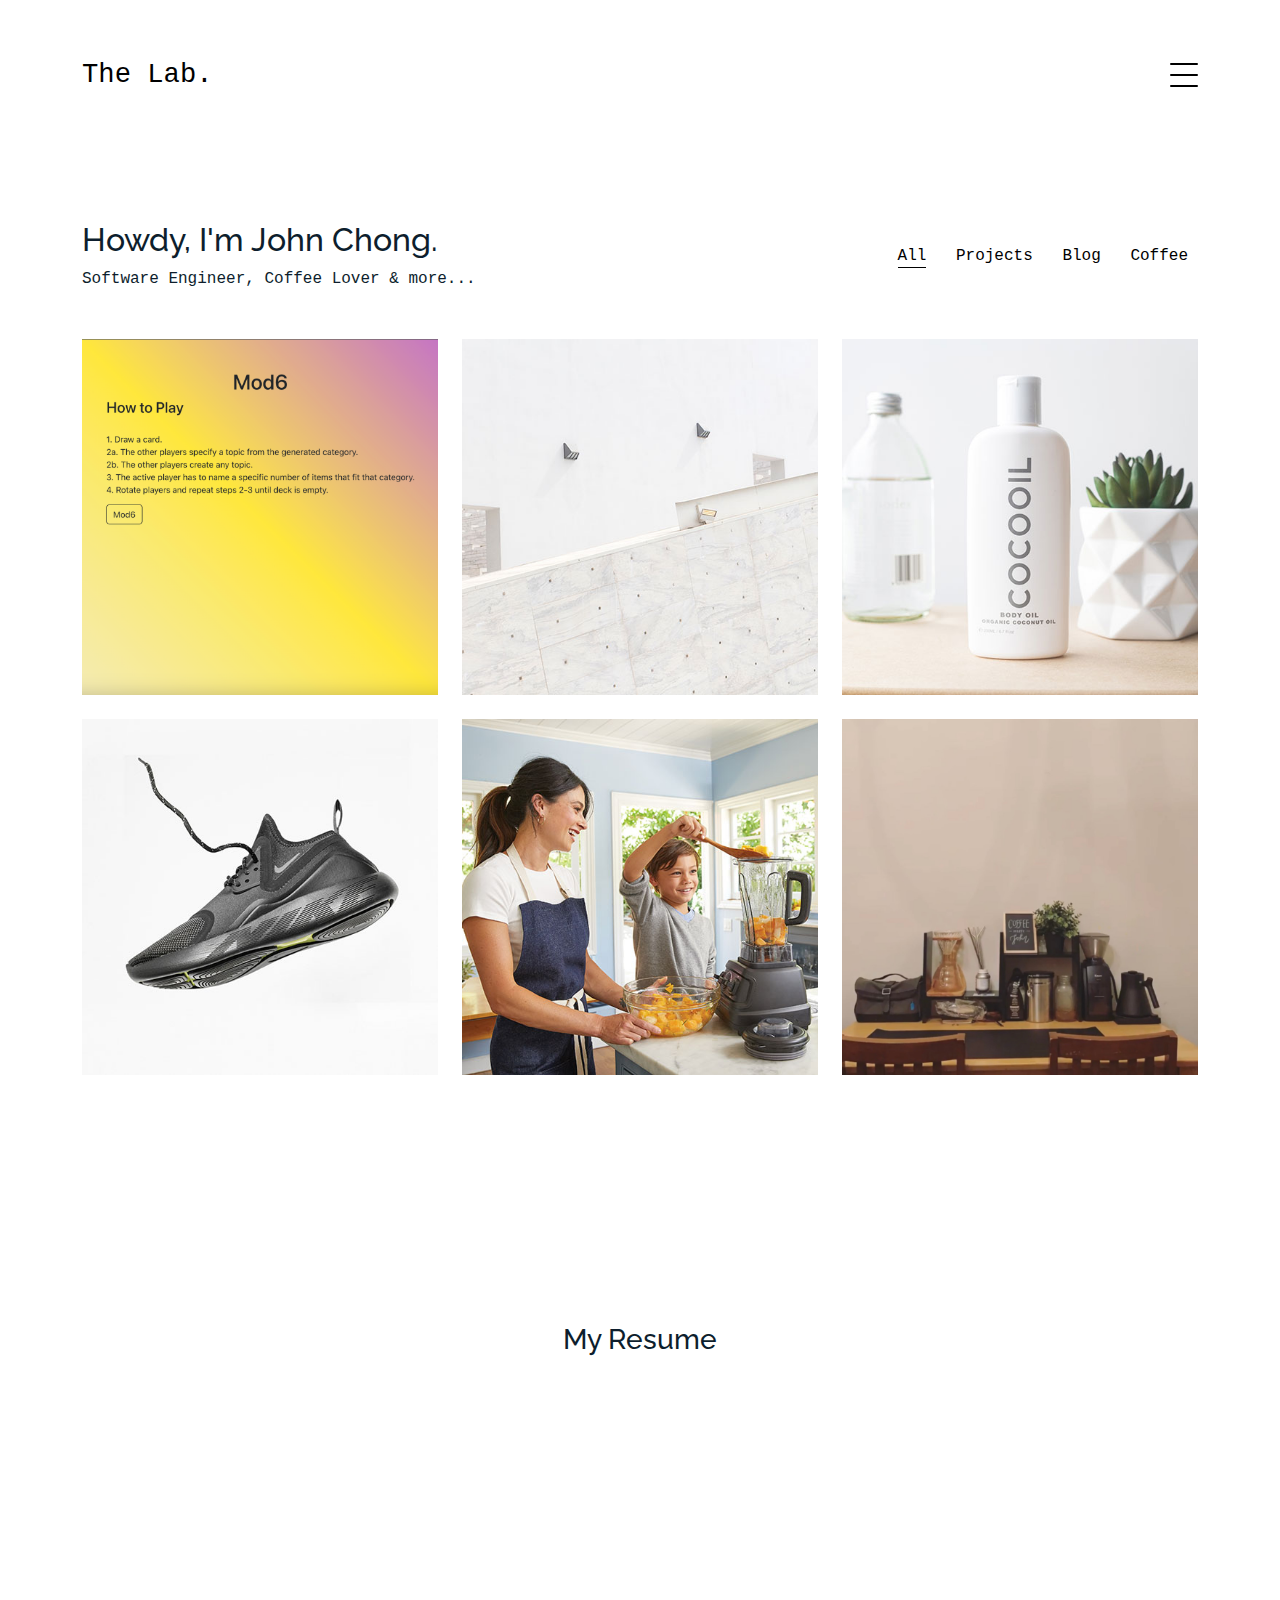
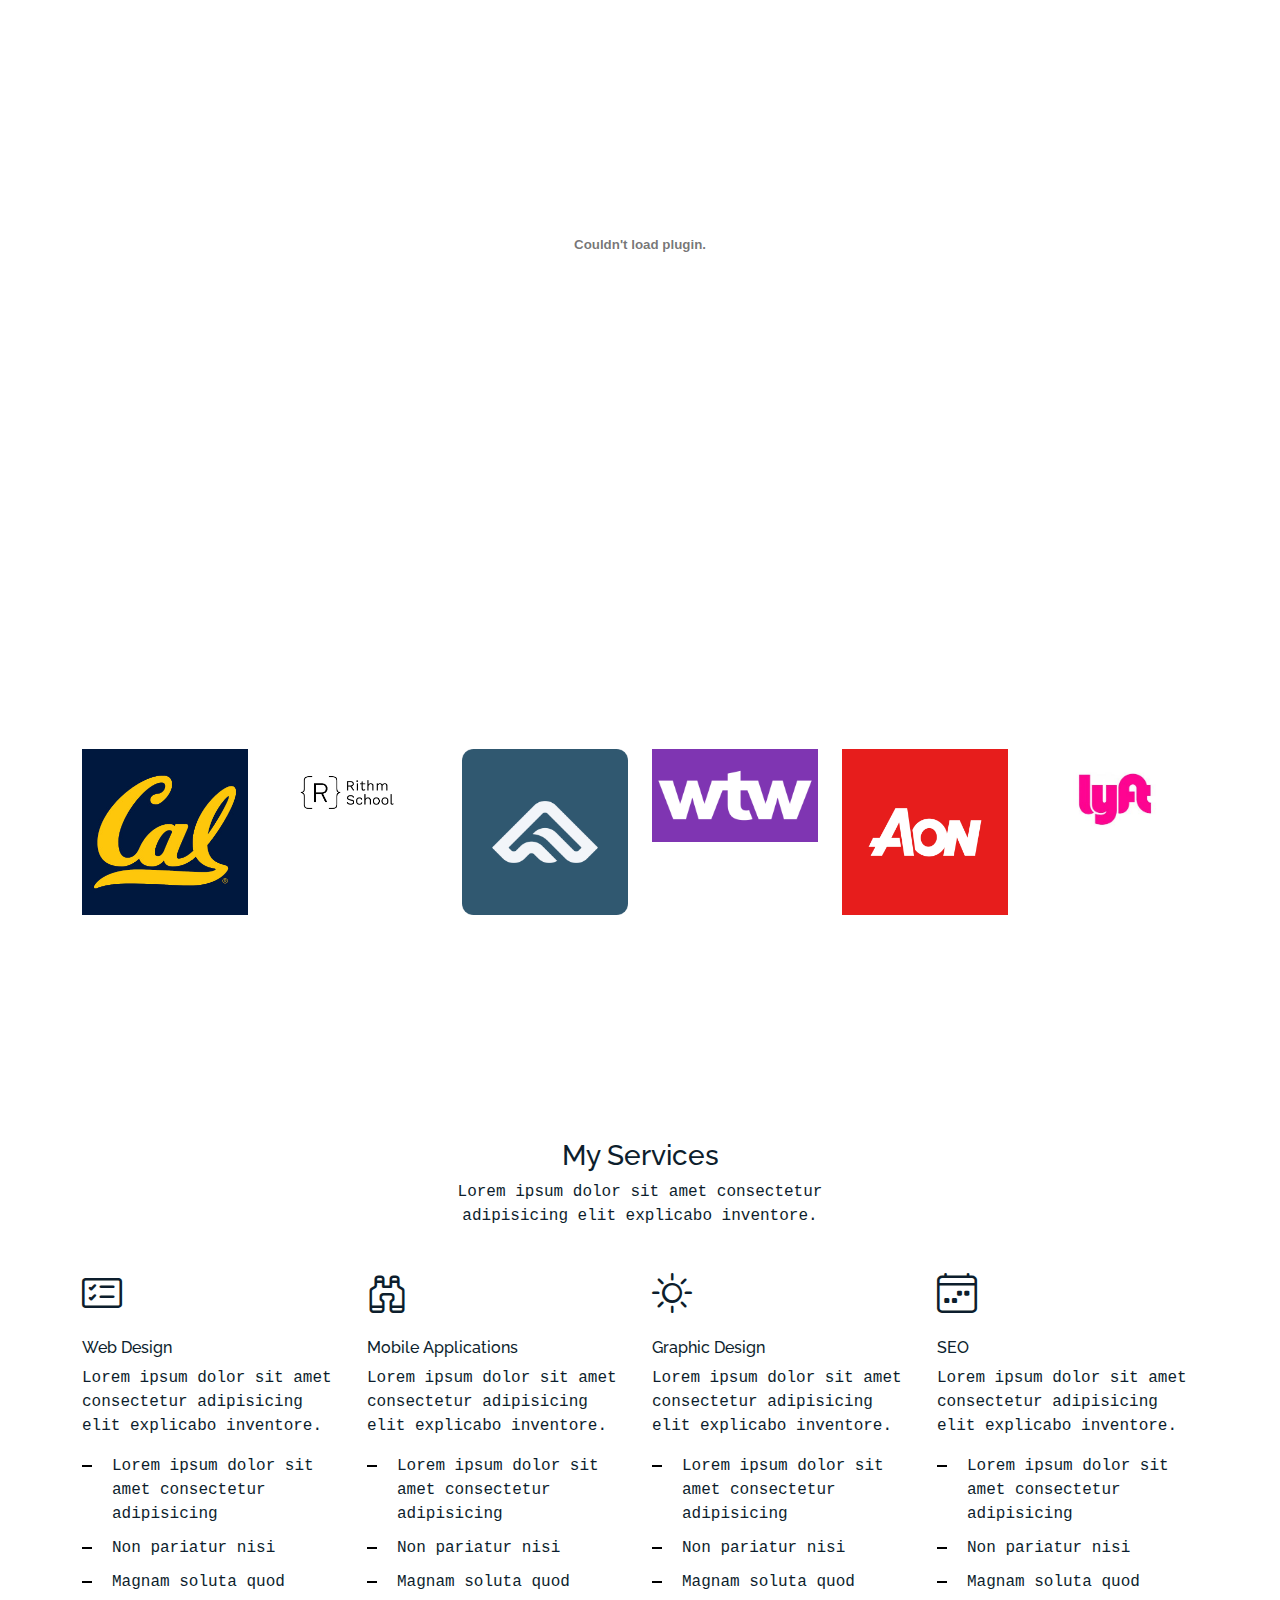
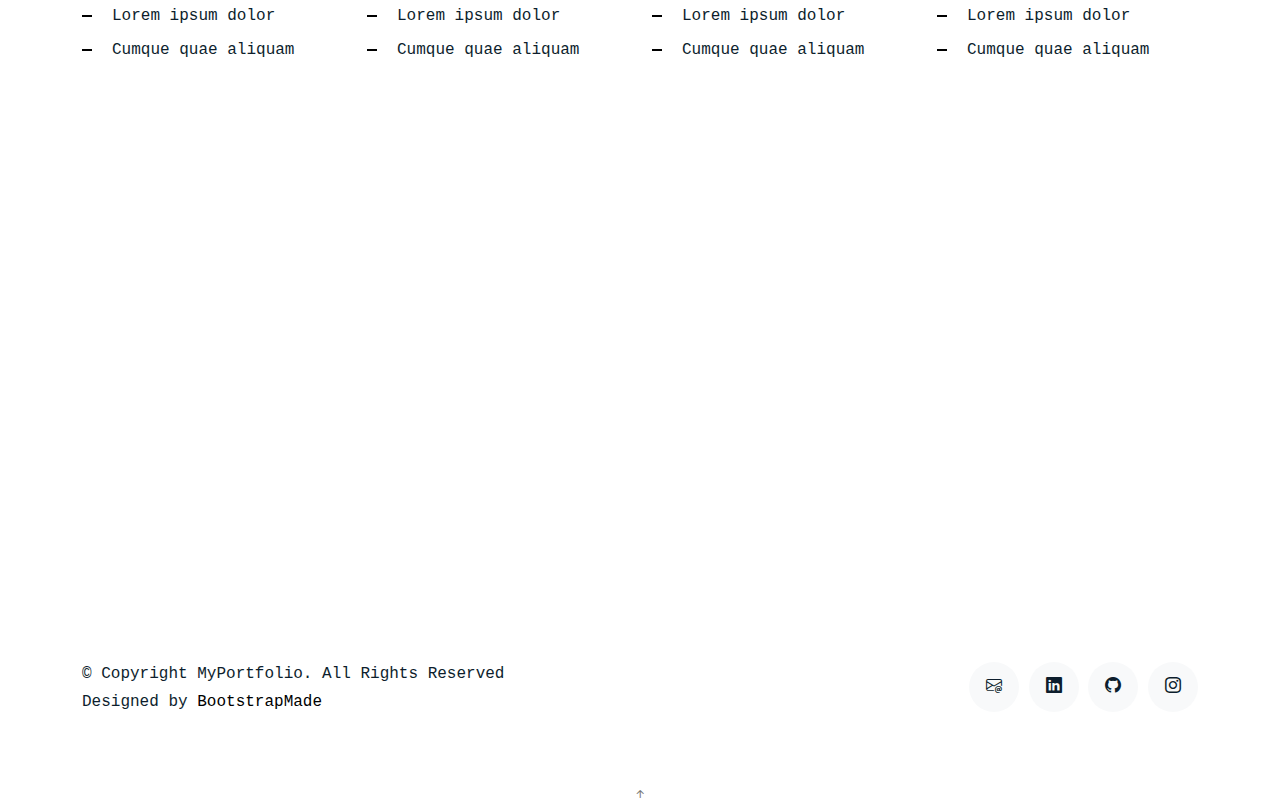
==== index.html @ bf8471bf "first commit" ====
<!DOCTYPE html>
<html lang="en">

<head>
  <meta charset="utf-8">
  <meta content="width=device-width, initial-scale=1.0" name="viewport">

  <title>The Lab</title>
  <meta content="" name="description">
  <meta content="" name="keywords">

  <!-- Favicons -->
  <link href="assets/img/logo-jc.png" rel="icon">
  <link href="assets/img/logo-jc.png" rel="icon">

  <!-- Google Fonts -->
  <link href="https://fonts.googleapis.com/css?family=https://fonts.googleapis.com/css?family=Inconsolata:400,500,600,700|Raleway:400,400i,500,500i,600,600i,700,700i" rel="stylesheet">

  <!-- Vendor CSS Files -->
  <link href="assets/vendor/aos/aos.css" rel="stylesheet">
  <link href="assets/vendor/bootstrap/css/bootstrap.min.css" rel="stylesheet">
  <link href="assets/vendor/bootstrap-icons/bootstrap-icons.css" rel="stylesheet">
  <link href="assets/vendor/swiper/swiper-bundle.min.css" rel="stylesheet">

  <!-- Template Main CSS File -->
  <link href="assets/css/style.css" rel="stylesheet">

  <!-- =======================================================
  * Template Name: MyPortfolio
  * Updated: Sep 18 2023 with Bootstrap v5.3.2
  * Template URL: https://bootstrapmade.com/myportfolio-bootstrap-portfolio-website-template/
  * Author: BootstrapMade.com
  * License: https://bootstrapmade.com/license/
  ======================================================== -->
</head>

<body>

  <!-- ======= Navbar ======= -->
  <div class="collapse navbar-collapse custom-navmenu" id="main-navbar">
    <div class="container py-2 py-md-5">
      <div class="row align-items-start">
        <div class="col-md-2">
          <ul class="custom-menu">
            <li class="active"><a href="index.html">Home</a></li>
            <li><a href="about.html">About Me</a></li>
            <li><a href="assets/pdf/John_Chong_Resume.pdf">Resume</a></li>
            <li><a href="https://jealous-satellite-067.notion.site/COFFEEMEETSJOHN-98ffa6633ba94388aa1af3eb2f56cfff">Coffee</a></li>
            <!-- <li><a href="contact.html">Contact</a></li> -->
          </ul>
        </div>
        <div class="col-md-6 d-none d-md-block  mr-auto">
          <div class="tweet d-flex">
            <span class="bi bi-twitter text-white mt-2 mr-3"></span>
            <div>
              <p><em>Lorem ipsum dolor sit amet consectetur adipisicing elit. Quisquam necessitatibus incidunt ut officiis explicabo inventore. <br> <a href="#">t.co/v82jsk</a></em></p>
            </div>
          </div>
        </div>
        <div class="col-md-4 d-none d-md-block">
          <h3>Contact Me</h3>
          <p>
            Email: <a href="johnchong.99.17@gmail.com">johnchong.99.17@gmail.com</a>
            <br> LinkedIn: <a href="https://www.linkedin.com/in/johnchong1999/"> @johnchong1999</a>
            <br> Github: <a href="https://github.com/johny-chongy"> @johny-chongy</a>
            <br> Instagram: <a href="https://www.instagram.com/johny_chongy/"> @johny_chongy</a>
          </p>
        </div>
      </div>

    </div>
  </div>

  <nav class="navbar navbar-light custom-navbar">
    <div class="container">
      <a class="navbar-brand" href="index.html">The Lab.</a>
      <a href="#" class="burger" data-bs-toggle="collapse" data-bs-target="#main-navbar">
        <span></span>
      </a>
    </div>
  </nav>

  <main id="main">

    <!-- ======= Works Section ======= -->
    <section class="section site-portfolio">
      <div class="container">
        <div class="row mb-5 align-items-center">
          <div class="col-md-12 col-lg-6 mb-4 mb-lg-0" data-aos="fade-up">
            <h2>Howdy, I'm John Chong.</h2>
            <p class="mb-0">Software Engineer, Coffee Lover &amp; more...</p>
          </div>
          <div class="col-md-12 col-lg-6 text-start text-lg-end" data-aos="fade-up" data-aos-delay="100">
            <div id="filters" class="filters">
              <a href="#" data-filter="*" class="active">All</a>
              <a href="#" data-filter=".projects">Projects</a>
              <a href="#" data-filter=".blog">Blog</a>
              <a href="#" data-filter=".coffee">Coffee</a>
              <!-- <a href="#" data-filter=".photography">Photography</a> -->
            </div>
          </div>
        </div>
        <div id="portfolio-grid" class="row no-gutter" data-aos="fade-up" data-aos-delay="200">
          <div class="item projects col-sm-6 col-md-4 col-lg-4 mb-4">
            <a href="mod6.html" class="item-wrap fancybox">
              <div class="work-info">
                <h3>Mod6</h3>
                <span>React,TypeScript</span>
              </div>
              <img class="img-fluid" src="assets/img/mod6.png">
            </a>
          </div>
          <div class="item photography col-sm-6 col-md-4 col-lg-4 mb-4">
            <a href="work-single.html" class="item-wrap fancybox">
              <div class="work-info">
                <h3>Build Indoo</h3>
                <span>Photography</span>
              </div>
              <img class="img-fluid" src="assets/img/img_2.jpg">
            </a>
          </div>
          <div class="item branding col-sm-6 col-md-4 col-lg-4 mb-4">
            <a href="work-single.html" class="item-wrap fancybox">
              <div class="work-info">
                <h3>Cocooil</h3>
                <span>Branding</span>
              </div>
              <img class="img-fluid" src="assets/img/img_3.jpg">
            </a>
          </div>
          <div class="item design col-sm-6 col-md-4 col-lg-4 mb-4">
            <a href="work-single.html" class="item-wrap fancybox">
              <div class="work-info">
                <h3>Nike Shoe</h3>
                <span>Design</span>
              </div>
              <img class="img-fluid" src="assets/img/img_4.jpg">
            </a>
          </div>
          <div class="item photography col-sm-6 col-md-4 col-lg-4 mb-4">
            <a href="work-single.html" class="item-wrap fancybox">
              <div class="work-info">
                <h3>Kitchen Sink</h3>
                <span>Photography</span>
              </div>
              <img class="img-fluid" src="assets/img/img_5.jpg">
            </a>
          </div>
          <div class="item coffee col-sm-6 col-md-4 col-lg-4 mb-4">
            <a href="https://jealous-satellite-067.notion.site/COFFEEMEETSJOHN-98ffa6633ba94388aa1af3eb2f56cfff" class="item-wrap fancybox">
              <div class="work-info">
                <h3>CoffeeMeetsJohn</h3>
                <span>coffee</span>
              </div>
              <img class="img-fluid" src="assets/img/coffee.png">
            </a>
          </div>
        </div>
      </div>
    </section><!-- End  Works Section -->

    <!-- ======= Clients Section ======= -->
    <section class="section">
      <div class="container">
        <div class="row justify-content-center align-self-center mb-4">
          <h3 class="h3 heading text-center">My Resume</h3>
          <embed src="assets/pdf/John_Chong_Resume.pdf">
        </div>
        <div class="row justify-content-center align-self-center">
          <div class="col-4 col-sm-4 col-md-2">
            <a href="#" class="client-logo"><img src="assets/img/logo-cal.png" alt="Image" class="img-fluid"></a>
          </div>
          <div class="col-4 col-sm-4 col-md-2">
            <a href="#" class="client-logo"><img src="assets/img/logo-rithm.png" alt="Image" class="img-fluid"></a>
          </div>
          <div class="col-4 col-sm-4 col-md-2">
            <a href="#" class="client-logo"><img src="assets/img/logo-foqal.png" alt="Image" class="img-fluid"></a>
          </div>
          <div class="col-4 col-sm-4 col-md-2">
            <a href="#" class="client-logo"><img src="assets/img/logo-wtw.png" alt="Image" class="img-fluid"></a>
          </div>
          <div class="col-4 col-sm-4 col-md-2">
            <a href="#" class="client-logo"><img src="assets/img/logo-aon.png" alt="Image" class="img-fluid"></a>
          </div>
          <div class="col-4 col-sm-4 col-md-2">
            <a href="#" class="client-logo"><img src="assets/img/logo-lyft.png" alt="Image" class="img-fluid"></a>
          </div>

        </div>
      </div>
    </section><!-- End Clients Section -->

    <!-- ======= Services Section ======= -->
    <section class="section services" id="services">
      <div class="container">
        <div class="row justify-content-center text-center mb-4">
          <div class="col-5">
            <h3 class="h3 heading">My Services</h3>
            <p>Lorem ipsum dolor sit amet consectetur adipisicing elit explicabo inventore.</p>
          </div>
        </div>
        <div class="row">

          <div class="col-12 col-sm-6 col-md-6 col-lg-3">
            <i class="bi bi-card-checklist"></i>
            <h4 class="h4 mb-2">Web Design</h4>
            <p>Lorem ipsum dolor sit amet consectetur adipisicing elit explicabo inventore.</p>
            <ul class="list-unstyled list-line">
              <li>Lorem ipsum dolor sit amet consectetur adipisicing</li>
              <li>Non pariatur nisi</li>
              <li>Magnam soluta quod</li>
              <li>Lorem ipsum dolor</li>
              <li>Cumque quae aliquam</li>
            </ul>
          </div>
          <div class="col-12 col-sm-6 col-md-6 col-lg-3">
            <i class="bi bi-binoculars"></i>
            <h4 class="h4 mb-2">Mobile Applications</h4>
            <p>Lorem ipsum dolor sit amet consectetur adipisicing elit explicabo inventore.</p>
            <ul class="list-unstyled list-line">
              <li>Lorem ipsum dolor sit amet consectetur adipisicing</li>
              <li>Non pariatur nisi</li>
              <li>Magnam soluta quod</li>
              <li>Lorem ipsum dolor</li>
              <li>Cumque quae aliquam</li>
            </ul>
          </div>
          <div class="col-12 col-sm-6 col-md-6 col-lg-3">
            <i class="bi bi-brightness-high"></i>
            <h4 class="h4 mb-2">Graphic Design</h4>
            <p>Lorem ipsum dolor sit amet consectetur adipisicing elit explicabo inventore.</p>
            <ul class="list-unstyled list-line">
              <li>Lorem ipsum dolor sit amet consectetur adipisicing</li>
              <li>Non pariatur nisi</li>
              <li>Magnam soluta quod</li>
              <li>Lorem ipsum dolor</li>
              <li>Cumque quae aliquam</li>
            </ul>
          </div>
          <div class="col-12 col-sm-6 col-md-6 col-lg-3">
            <i class="bi bi-calendar4-week"></i>
            <h4 class="h4 mb-2">SEO</h4>
            <p>Lorem ipsum dolor sit amet consectetur adipisicing elit explicabo inventore.</p>
            <ul class="list-unstyled list-line">
              <li>Lorem ipsum dolor sit amet consectetur adipisicing</li>
              <li>Non pariatur nisi</li>
              <li>Magnam soluta quod</li>
              <li>Lorem ipsum dolor</li>
              <li>Cumque quae aliquam</li>
            </ul>
          </div>
        </div>
      </div>
    </section><!-- End Services Section -->

    <!-- ======= Testimonials Section ======= -->
    <section class="section pt-0">
      <div class="container">

        <div class="testimonials-slider swiper" data-aos="fade-up" data-aos-delay="100">
          <div class="swiper-wrapper">

            <div class="swiper-slide">
              <div class="testimonial-wrap">
                <div class="testimonial">
                  <img src="assets/img/person_1.jpg" alt="Image" class="img-fluid">
                  <blockquote>
                    <p>Lorem ipsum dolor sit amet consectetur adipisicing elit. Quisquam necessitatibus incidunt ut officiis
                      explicabo inventore.</p>
                  </blockquote>
                  <p>&mdash; Jean Hicks</p>
                </div>
              </div>
            </div><!-- End testimonial item -->

            <div class="swiper-slide">
              <div class="testimonial-wrap">
                <div class="testimonial">
                  <img src="assets/img/person_2.jpg" alt="Image" class="img-fluid">
                  <blockquote>
                    <p>Lorem ipsum dolor sit amet consectetur adipisicing elit. Quisquam necessitatibus incidunt ut officiis
                      explicabo inventore.</p>
                  </blockquote>
                  <p>&mdash; Chris Stanworth</p>
                </div>
              </div>
            </div><!-- End testimonial item -->

          </div>
          <div class="swiper-pagination"></div>
        </div>

      </div>
    </section><!-- End Testimonials Section -->

  </main><!-- End #main -->

  <!-- ======= Footer ======= -->
  <footer class="footer" role="contentinfo">
    <div class="container">
      <div class="row">
        <div class="col-sm-6">
          <p class="mb-1">&copy; Copyright MyPortfolio. All Rights Reserved</p>
          <div class="credits">
            <!--
            All the links in the footer should remain intact.
            You can delete the links only if you purchased the pro version.
            Licensing information: https://bootstrapmade.com/license/
            Purchase the pro version with working PHP/AJAX contact form: https://bootstrapmade.com/buy/?theme=MyPortfolio
          -->
            Designed by <a href="https://bootstrapmade.com/">BootstrapMade</a>
          </div>
        </div>
        <div class="col-sm-6 social text-md-end">
          <a href="johnchong.99.17@gmail.com"><span class="bi bi-envelope-at"></span></a>
          <a href="https://www.linkedin.com/in/johnchong1999/"><span class="bi bi-linkedin"></span></a>
          <a href="https://github.com/johny-chongy"><span class="bi bi-github"></span></a>
          <a href="https://www.instagram.com/johny_chongy/"><span class="bi bi-instagram"></span></a>
        </div>
      </div>
    </div>
  </footer>

  <a href="#" class="back-to-top d-flex align-items-center justify-content-center"><i class="bi bi-arrow-up-short"></i></a>

  <!-- Vendor JS Files -->
  <script src="assets/vendor/aos/aos.js"></script>
  <script src="assets/vendor/bootstrap/js/bootstrap.bundle.min.js"></script>
  <script src="assets/vendor/isotope-layout/isotope.pkgd.min.js"></script>
  <script src="assets/vendor/swiper/swiper-bundle.min.js"></script>
  <script src="assets/vendor/php-email-form/validate.js"></script>

  <!-- Template Main JS File -->
  <script src="assets/js/main.js"></script>

</body>

</html>
---- assets/css/style.css ----
/**
* Template Name: MyPortfolio
* Updated: Sep 18 2023 with Bootstrap v5.3.2
* Template URL: https://bootstrapmade.com/myportfolio-bootstrap-portfolio-website-template/
* Author: BootstrapMade.com
* License: https://bootstrapmade.com/license/
*/

/*--------------------------------------------------------------
# General
--------------------------------------------------------------*/
body {
  font-family: "Inconsolata", monospace;
  color: #0d1e2d;
}

a {
  color: #777;
  text-decoration: none;
}

a:hover {
  color: #000;
}

h1,
h2,
h3,
h4,
h5,
h6,
.font-heading {
  font-family: "Raleway", sans-serif;
}

.section {
  padding: 7rem 0;
}

.filters a {
  text-decoration: none;
  color: #000;
  display: inline-block;
  padding-left: 10px;
  padding-right: 10px;
  position: relative;
}

.filters a:hover,
.filters a:focus,
.filters a:active {
  text-decoration: none;
}

.filters a:hover:before {
  content: "";
  position: absolute;
  left: 10px;
  right: 10px;
  bottom: 0;
  height: 1px;
  background-color: #000;
}

.filters a.active {
  color: #000;
}

.filters a.active:before {
  content: "";
  position: absolute;
  left: 10px;
  right: 10px;
  bottom: 0;
  height: 1px;
  background-color: #000;
}

.indent-1 {
  margin-left: 4rem;
}

.indent-2 {
  text-indent: 8rem;
}

.indent-3 {
  text-indent: 12rem;
}

.item {
  border: none;
  margin-bottom: 30px;
}

.item .item-wrap {
  display: block;
  position: relative;
  overflow: hidden;
}

.item .item-wrap:after {
  z-index: 2;
  position: absolute;
  content: "";
  top: 0;
  left: 0;
  right: 0;
  bottom: 0;
  background: rgba(0, 0, 0, 0.4);
  visibility: hidden;
  opacity: 0;
  transition: 0.3s all ease-in-out;
}

.item .item-wrap img {
  transition: 0.3s transform ease;
  transform: scale(1);
}

.item .item-wrap>.work-info {
  position: absolute;
  top: 50%;
  width: 100%;
  text-align: center;
  z-index: 3;
  transform: translateY(-50%);
  color: #fff;
  opacity: 0;
  visibility: hidden;
  margin-top: 20px;
  transition: 0.3s all ease;
}

.item .item-wrap>.work-info h3 {
  font-size: 20px;
  margin-bottom: 0;
}

.item .item-wrap>.work-info span {
  font-size: 14px;
  text-transform: uppercase;
  letter-spacing: 0.2rem;
}

.item .item-wrap:hover {
  text-decoration: none;
}

.item .item-wrap:hover img {
  transform: scale(1.05);
}

.item .item-wrap:hover:after {
  opacity: 1;
  visibility: visible;
}

.item .item-wrap:hover .work-info {
  margin-top: 0px;
  opacity: 1;
  visibility: visible;
}

.testimonial-wrap {
  padding: 50px 50px 80px 50px;
  background: #eceff2;
}

.testimonial-wrap .testimonial {
  text-align: left;
  max-width: 1000px;
  margin: 0 auto;
}

.testimonial-wrap .testimonial img {
  border-radius: 50%;
  width: 120px;
  margin: 0 auto 30px auto;
}

.testimonial-wrap .testimonial blockquote p {
  font-size: 20px;
}

.h3 {
  font-size: 20px;
}

.h4 {
  font-size: 16px;
}

.heading {
  font-size: 28px;
}

.readmore {
  display: inline-block;
  border: 1px solid #000;
  padding: 10px 15px;
  font-size: 12px;
  text-transform: uppercase;
  color: #000;
  transition: 0.2s all ease;
  font-weight: 700;
}

.readmore:active,
.readmore:focus,
.readmore:hover {
  outline: none;
}

.readmore:hover {
  color: #fff;
  text-decoration: none;
  background: #000;
}

.testimonials-slider .swiper-pagination {
  margin-top: -60px;
  position: relative;
}

.testimonials-slider .swiper-pagination .swiper-pagination-bullet {
  width: 12px;
  height: 12px;
  background-color: rgba(13, 30, 45, 0.3);
  opacity: 1;
}

.testimonials-slider .swiper-pagination .swiper-pagination-bullet-active {
  background-color: rgba(13, 30, 45, 0.6);
}

.sticky-content {
  position: sticky;
  position: -webkit-sticky;
  top: 0;
  /* required */
}

.list-line li {
  margin-bottom: 10px;
  position: relative;
  padding-left: 30px;
}

.list-line li:before {
  content: "";
  position: absolute;
  left: 0;
  top: 0.7rem;
  width: 10px;
  height: 2px;
  background: #000;
}

.form-control {
  border-radius: 0;
  background: #f8f9fa;
  border: 1px solid transparent;
  padding-top: 10px !important;
  padding-bottom: 10px !important;
}

.form-control:active,
.form-control:focus {
  background: #eff1f4;
  outline: none;
  box-shadow: none;
  border: 1px solid transparent;
}

.custom-progress {
  height: 7px;
  border-radius: 0;
}

.custom-progress .progress-bar {
  background: #000;
}

/* Resume */
embed {
  margin-left: auto;
  margin-right: auto;
  text-align: center;
  width: 60rem;
  height: 60rem;
}

/* Services */
.services i {
  font-size: 40px;
}

.services h4 {
  padding-top: 10px;
}

/* Contact Form */
.php-email-form .error-message {
  display: none;
  color: #fff;
  background: #ed3c0d;
  text-align: left;
  padding: 15px;
  font-weight: 600;
}

.php-email-form .error-message br+br {
  margin-top: 25px;
}

.php-email-form .sent-message {
  display: none;
  color: #fff;
  background: #18d26e;
  text-align: center;
  padding: 15px;
  font-weight: 600;
}

.php-email-form .loading {
  display: none;
  background: #fff;
  text-align: center;
  padding: 15px;
}

.php-email-form .loading:before {
  content: "";
  display: inline-block;
  border-radius: 50%;
  width: 24px;
  height: 24px;
  margin: 0 10px -6px 0;
  border: 3px solid #18d26e;
  border-top-color: #eee;
  animation: animate-loading 1s linear infinite;
}

#profile {
  width: 30rem;
}

@keyframes animate-loading {
  0% {
    transform: rotate(0deg);
  }

  100% {
    transform: rotate(360deg);
  }
}

/*--------------------------------------------------------------
# Header
--------------------------------------------------------------*/
/* Custom Navmenu */
.custom-navmenu {
  background: #0d1e2d;
}

.custom-navmenu .custom-menu,
.custom-navmenu .custom-menu li {
  padding: 0;
  margin: 0;
  list-style: none;
}

.custom-navmenu .custom-menu li {
  margin-bottom: 0;
  font-size: 20px;
}

.custom-navmenu .custom-menu li a {
  color: #fff;
  padding: 10px 0 !important;
}

.custom-navmenu .custom-menu li a:hover {
  text-decoration: none;
}

.custom-navmenu .custom-menu li.active a {
  text-decoration: underline;
}

.custom-navmenu h3 {
  font-size: 20px;
  color: #fff;
}

.custom-navmenu p {
  color: rgba(255, 255, 255, 0.6);
}

.custom-navmenu a {
  color: rgba(255, 255, 255, 0.7);
}

.custom-navmenu a:hover {
  color: #fff;
}

/* Custom Navbar */
.custom-navbar {
  padding-top: 50px;
  width: 100%;
}

@media (max-width: 780px) {
  .custom-navbar>.container {
    padding-right: 0;
    padding-left: 0;
  }
}

.custom-navbar .navbar-brand {
  font-size: 1.7rem;
}

/* Burger */
.burger {
  width: 28px;
  height: 32px;
  cursor: pointer;
  position: relative;
}

.burger:before,
.burger span,
.burger:after {
  width: 100%;
  height: 2px;
  display: block;
  background: #000;
  border-radius: 2px;
  position: absolute;
  opacity: 1;
}

.burger:before,
.burger:after {
  transition: top 0.35s cubic-bezier(0.23, 1, 0.32, 1), transform 0.35s cubic-bezier(0.23, 1, 0.32, 1), opacity 0.35s cubic-bezier(0.23, 1, 0.32, 1), background-color 1.15s cubic-bezier(0.86, 0, 0.07, 1);
  -webkit-transition: top 0.35s cubic-bezier(0.23, 1, 0.32, 1), -webkit-transform 0.35s cubic-bezier(0.23, 1, 0.32, 1), opacity 0.35s cubic-bezier(0.23, 1, 0.32, 1), background-color 1.15s cubic-bezier(0.86, 0, 0.07, 1);
  content: "";
}

.burger:before {
  top: 4px;
}

.burger span {
  top: 15px;
}

.burger:after {
  top: 26px;
}

/* Hover */
.burger:hover:before {
  top: 7px;
}

.burger:hover:after {
  top: 23px;
}

/* Click */
.burger.active span {
  opacity: 0;
}

.burger.active:before,
.burger.active:after {
  top: 40%;
}

.burger.active:before {
  transform: rotate(45deg);
}

.burger.active:after {
  transform: rotate(-45deg);
}

.burger:focus {
  outline: none;
}

/*--------------------------------------------------------------
# Footer
--------------------------------------------------------------*/
.footer {
  padding: 0 0 4rem 0;
}

.footer a {
  color: #000;
}

.social a {
  display: inline-block;
  width: 50px;
  height: 50px;
  border-radius: 50%;
  background: #f8f9fa;
  position: relative;
  text-align: center;
  color: #0d1e2d;
}

.social a span {
  display: inline-block;
  left: 50%;
  position: absolute;
  top: 50%;
  transform: translate(-50%, -50%);
}

.social a:hover {
  color: #000;
}
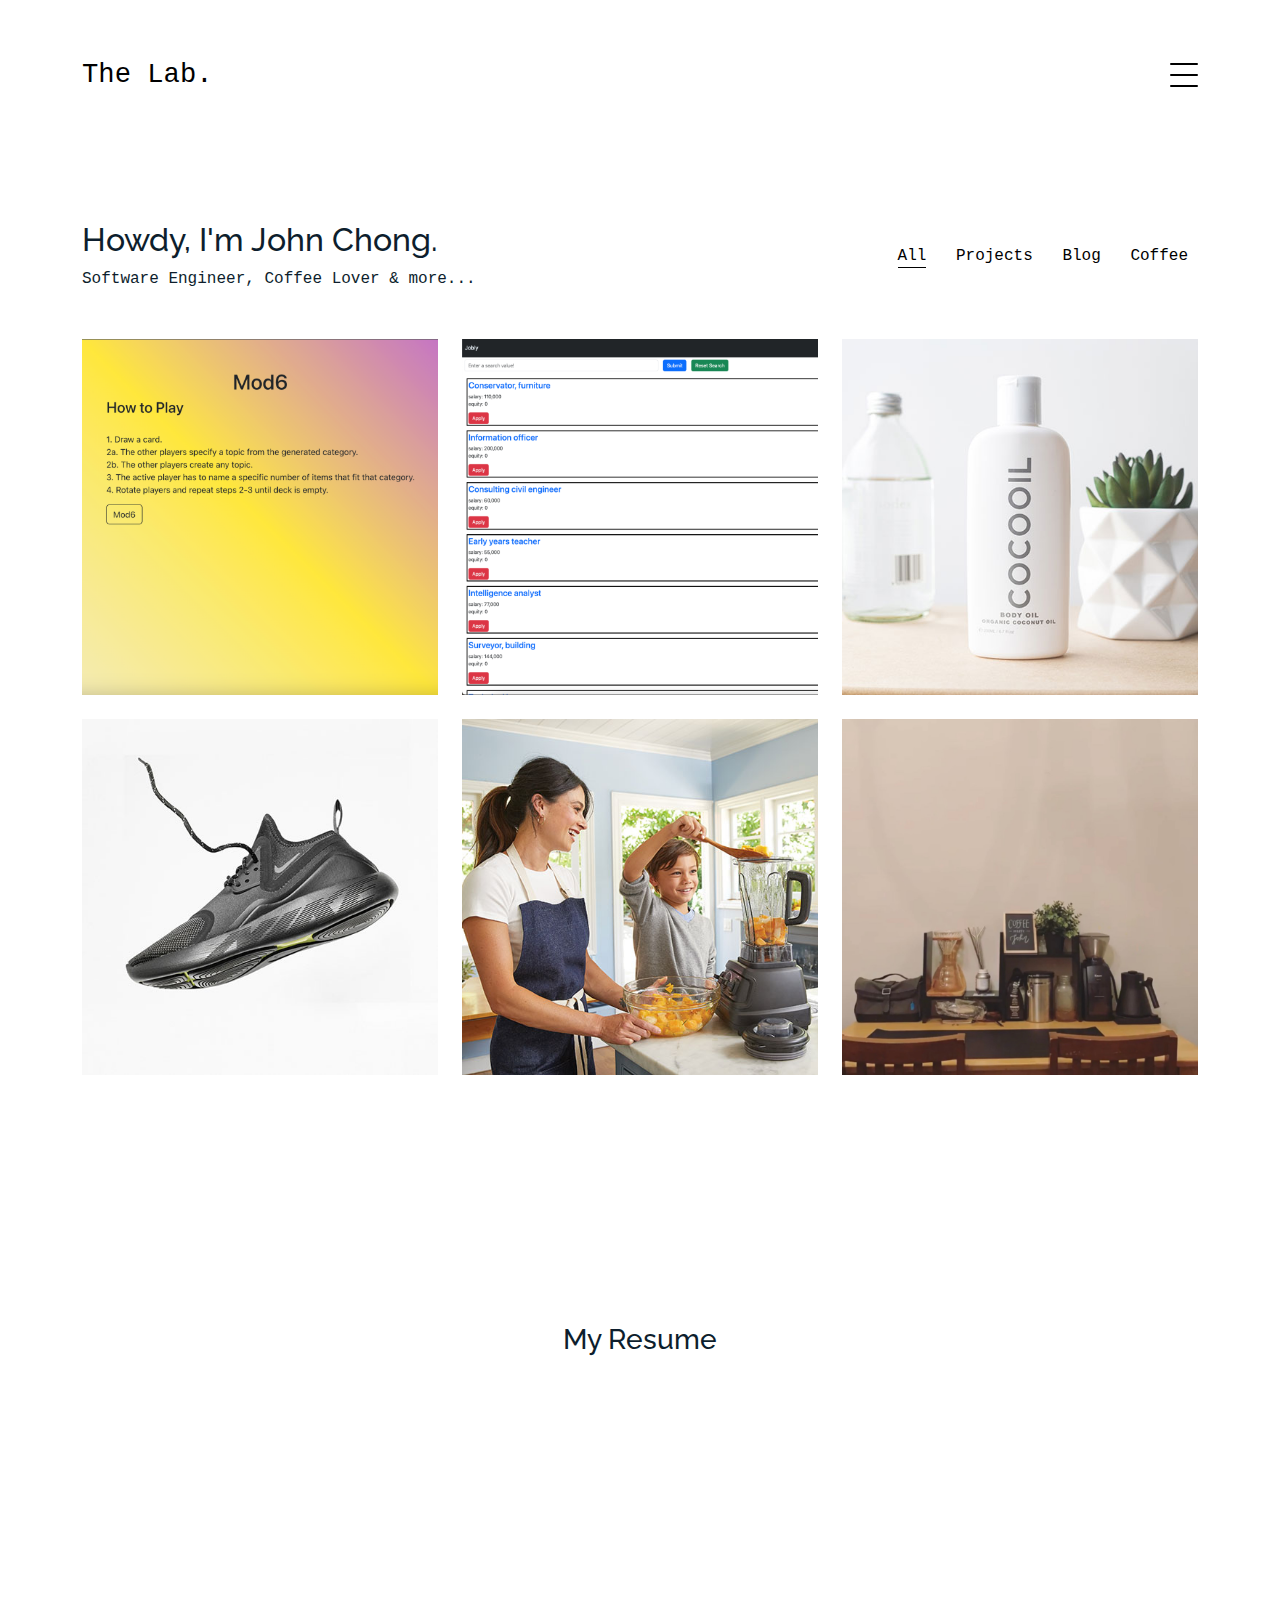
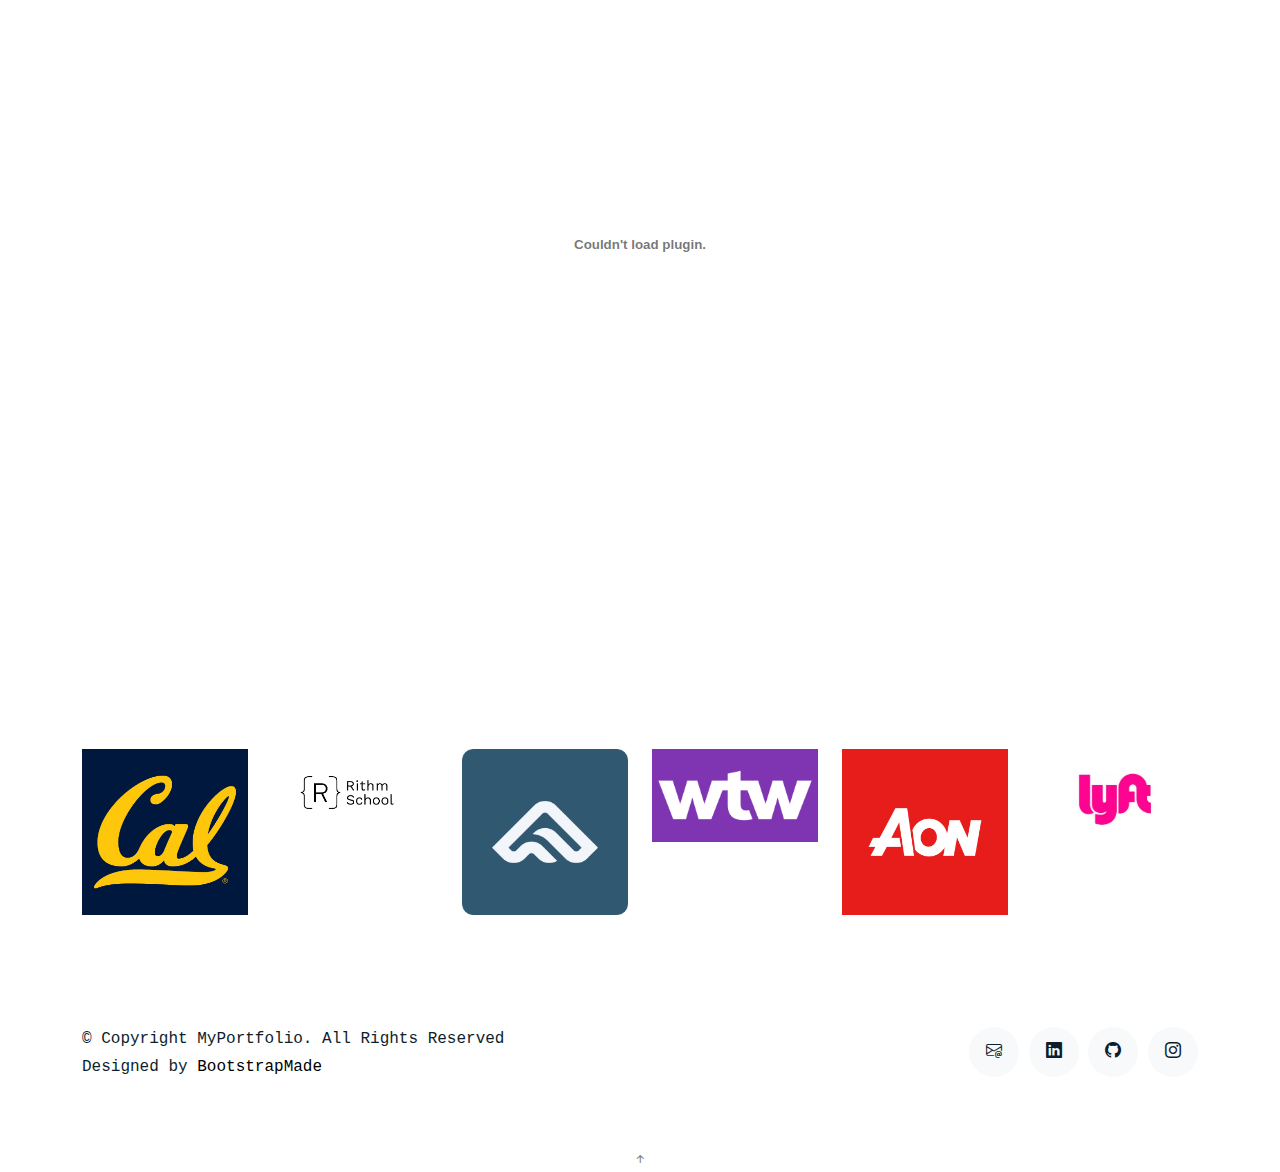
==== commit 7338962b: "implement jobly page" ====
--- a/index.html
+++ b/index.html
@@ -105,18 +105,18 @@
             <a href="mod6.html" class="item-wrap fancybox">
               <div class="work-info">
                 <h3>Mod6</h3>
-                <span>React,TypeScript</span>
+                <span>Projects</span>
               </div>
               <img class="img-fluid" src="assets/img/mod6.png">
             </a>
           </div>
           <div class="item photography col-sm-6 col-md-4 col-lg-4 mb-4">
-            <a href="work-single.html" class="item-wrap fancybox">
-              <div class="work-info">
-                <h3>Build Indoo</h3>
-                <span>Photography</span>
-              </div>
-              <img class="img-fluid" src="assets/img/img_2.jpg">
+            <a href="jobly.html" class="item-wrap fancybox">
+              <div class="work-info">
+                <h3>Jobly</h3>
+                <span>Projects</span>
+              </div>
+              <img class="img-fluid" src="assets/img/jobly.png">
             </a>
           </div>
           <div class="item branding col-sm-6 col-md-4 col-lg-4 mb-4">
@@ -190,7 +190,7 @@
       </div>
     </section><!-- End Clients Section -->
 
-    <!-- ======= Services Section ======= -->
+    <!-- ======= Services Section =======
     <section class="section services" id="services">
       <div class="container">
         <div class="row justify-content-center text-center mb-4">
@@ -251,9 +251,10 @@
           </div>
         </div>
       </div>
-    </section><!-- End Services Section -->
+    </section> End Services Section -->
 
     <!-- ======= Testimonials Section ======= -->
+    <!--
     <section class="section pt-0">
       <div class="container">
 
@@ -271,7 +272,7 @@
                   <p>&mdash; Jean Hicks</p>
                 </div>
               </div>
-            </div><!-- End testimonial item -->
+            </div>
 
             <div class="swiper-slide">
               <div class="testimonial-wrap">
@@ -284,15 +285,15 @@
                   <p>&mdash; Chris Stanworth</p>
                 </div>
               </div>
-            </div><!-- End testimonial item -->
+            </div>
 
           </div>
           <div class="swiper-pagination"></div>
         </div>
 
       </div>
-    </section><!-- End Testimonials Section -->
-
+    </section>End Testimonials Section
+  -->
   </main><!-- End #main -->
 
   <!-- ======= Footer ======= -->
--- a/assets/css/style.css
+++ b/assets/css/style.css
@@ -204,6 +204,7 @@
   color: #000;
   transition: 0.2s all ease;
   font-weight: 700;
+  margin: 3px
 }
 
 .readmore:active,
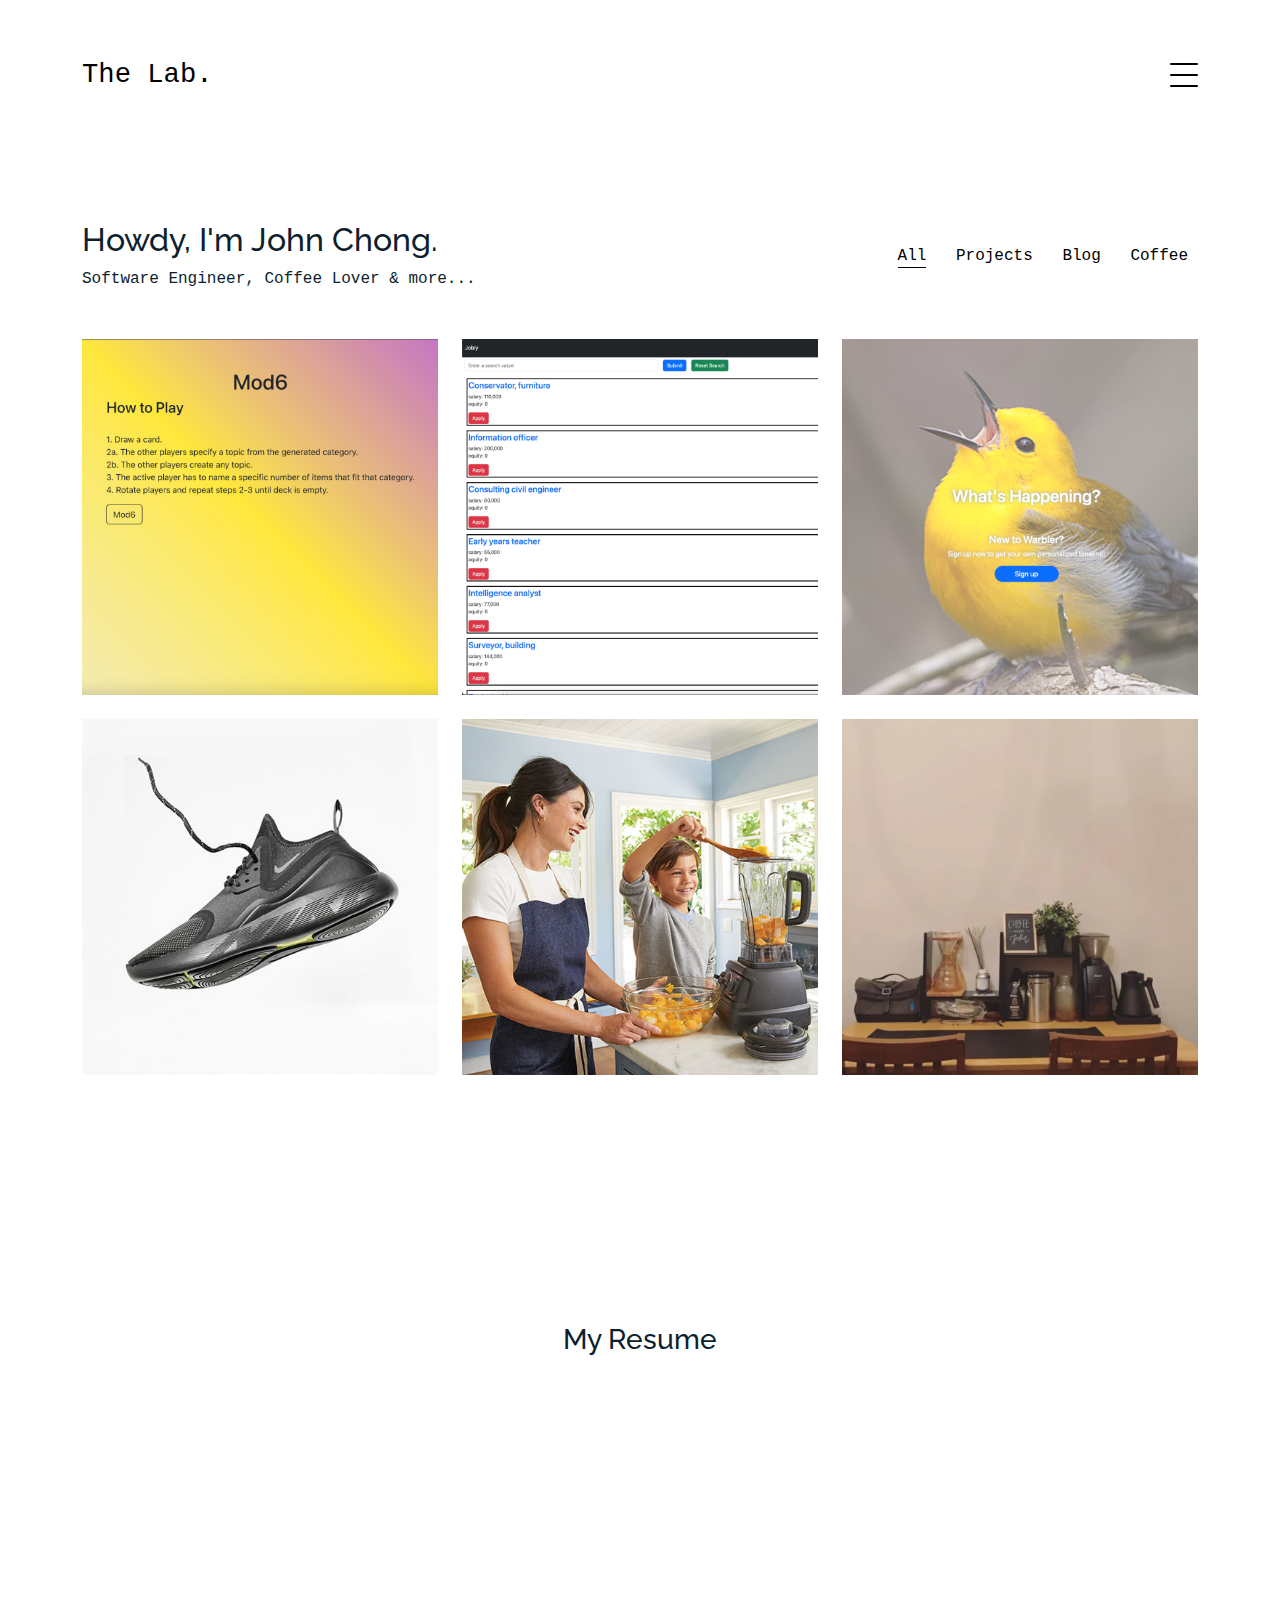
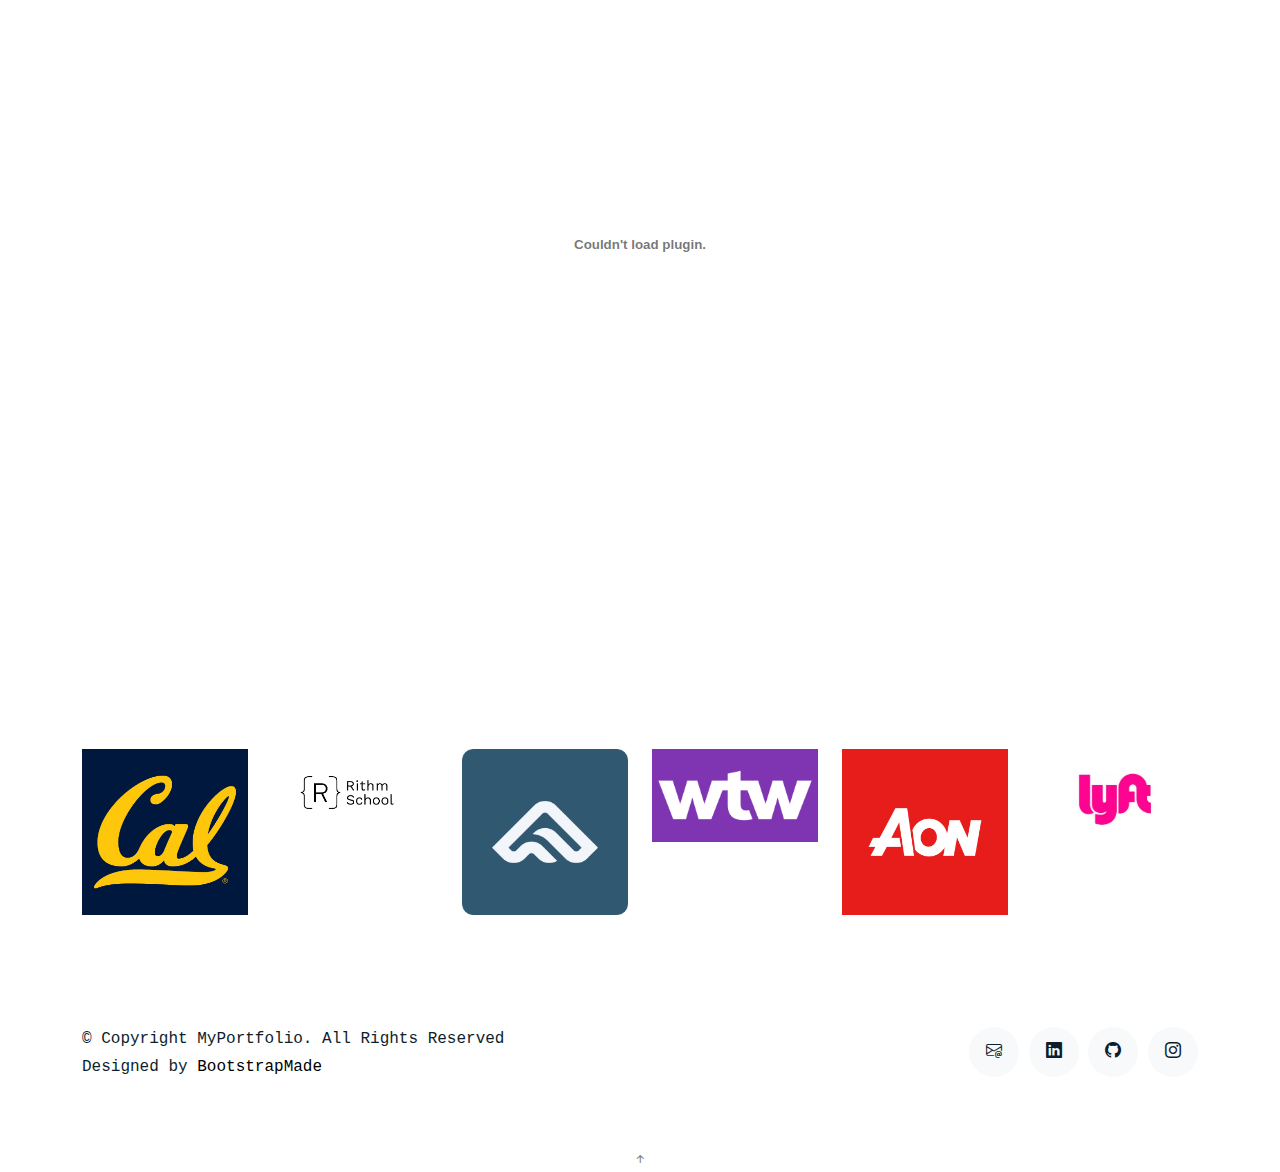
==== commit ba1d540b: "implemented warbler page" ====
--- a/index.html
+++ b/index.html
@@ -110,7 +110,7 @@
               <img class="img-fluid" src="assets/img/mod6.png">
             </a>
           </div>
-          <div class="item photography col-sm-6 col-md-4 col-lg-4 mb-4">
+          <div class="item projects col-sm-6 col-md-4 col-lg-4 mb-4">
             <a href="jobly.html" class="item-wrap fancybox">
               <div class="work-info">
                 <h3>Jobly</h3>
@@ -119,13 +119,13 @@
               <img class="img-fluid" src="assets/img/jobly.png">
             </a>
           </div>
-          <div class="item branding col-sm-6 col-md-4 col-lg-4 mb-4">
-            <a href="work-single.html" class="item-wrap fancybox">
-              <div class="work-info">
-                <h3>Cocooil</h3>
-                <span>Branding</span>
-              </div>
-              <img class="img-fluid" src="assets/img/img_3.jpg">
+          <div class="item proejcts col-sm-6 col-md-4 col-lg-4 mb-4">
+            <a href="warbler.html" class="item-wrap fancybox">
+              <div class="work-info">
+                <h3>Warbler</h3>
+                <span>Projects</span>
+              </div>
+              <img class="img-fluid" src="assets/img/warbler.png">
             </a>
           </div>
           <div class="item design col-sm-6 col-md-4 col-lg-4 mb-4">
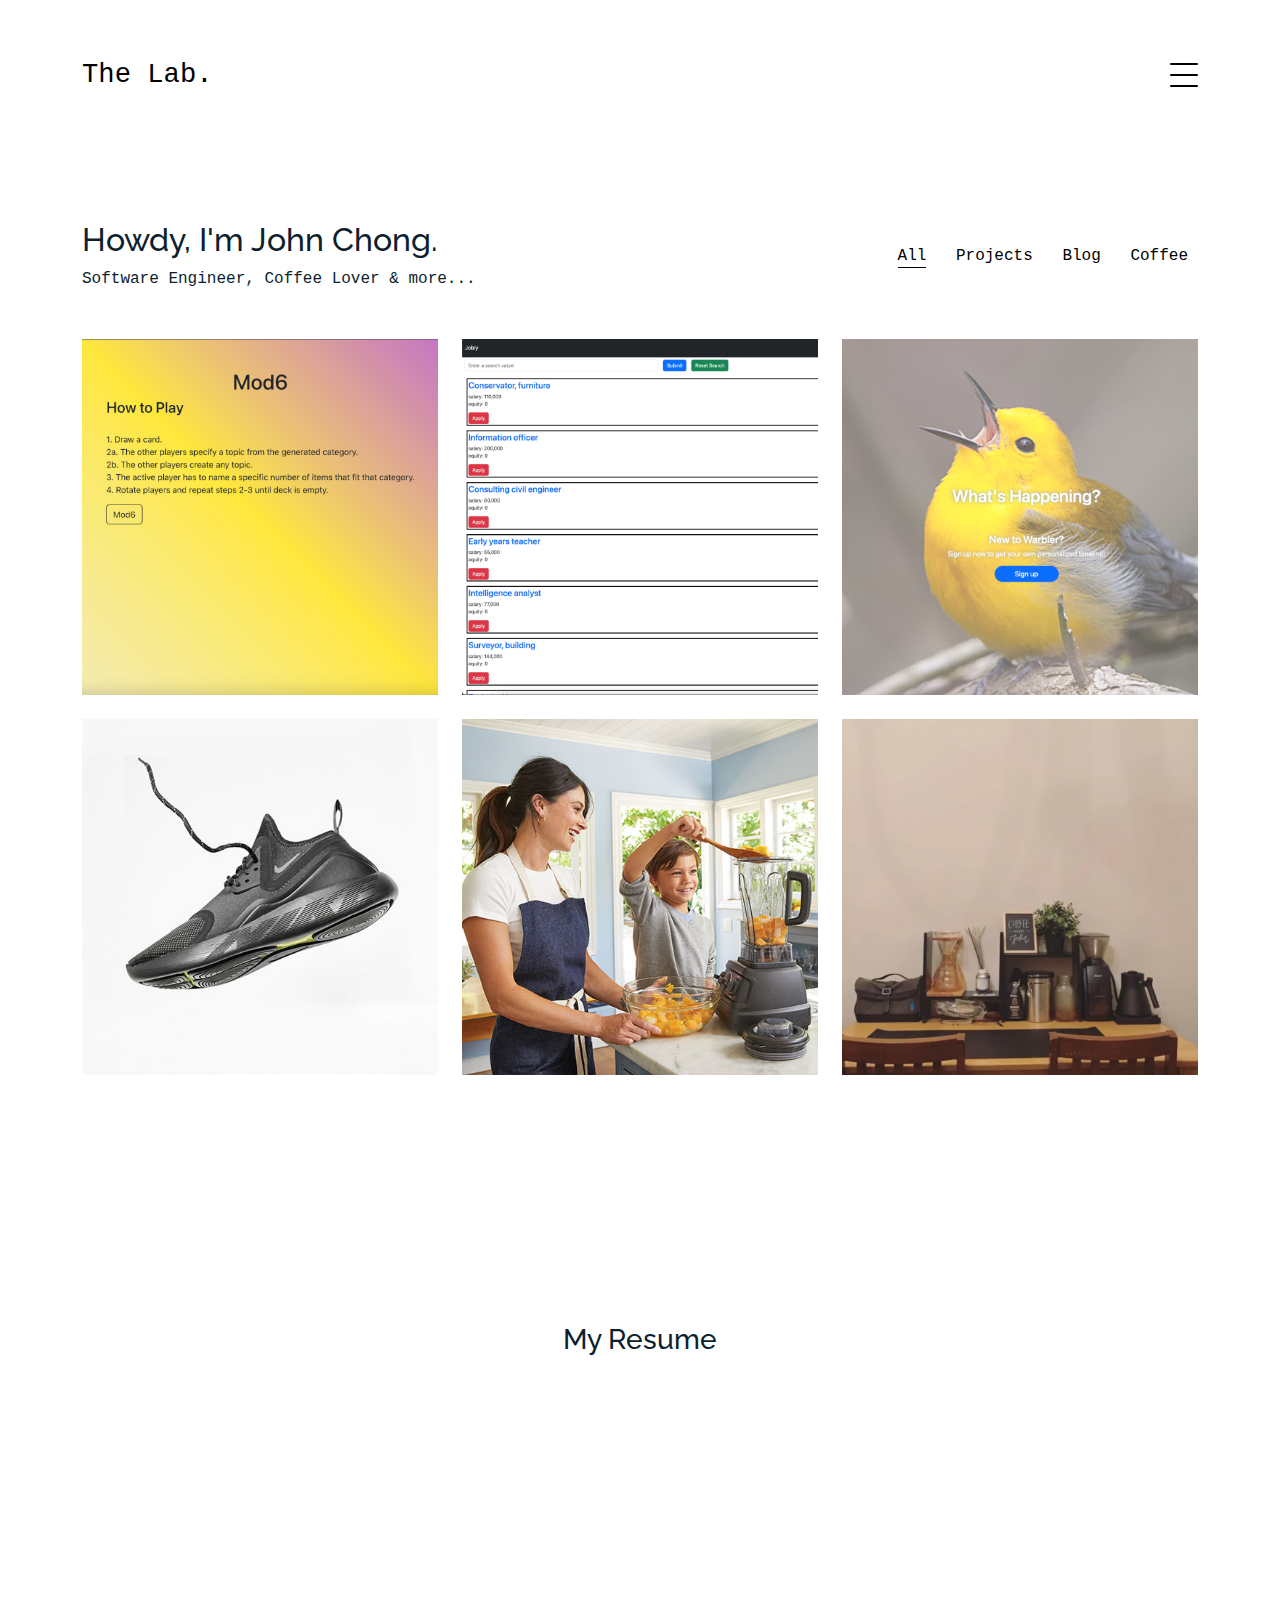
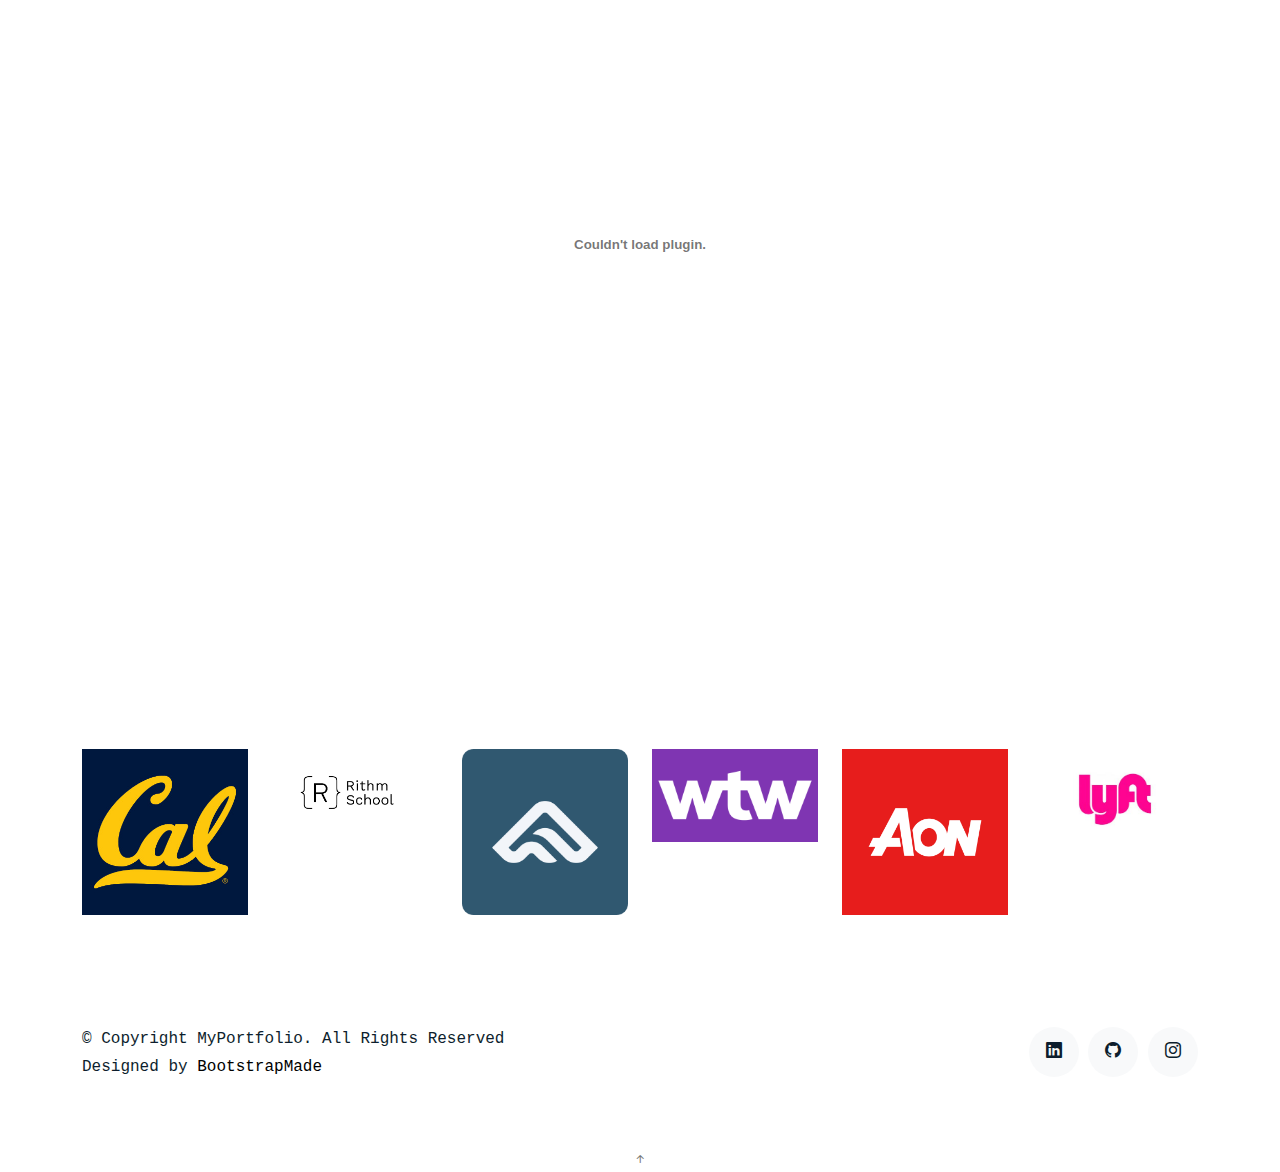
==== commit 60fbe0e7: "implement jobly page" ====
--- a/index.html
+++ b/index.html
@@ -44,7 +44,7 @@
           <ul class="custom-menu">
             <li class="active"><a href="index.html">Home</a></li>
             <li><a href="about.html">About Me</a></li>
-            <li><a href="assets/pdf/John_Chong_Resume.pdf">Resume</a></li>
+            <li><a href="assets/pdf/JChong_Resume.pdf">Resume</a></li>
             <li><a href="https://jealous-satellite-067.notion.site/COFFEEMEETSJOHN-98ffa6633ba94388aa1af3eb2f56cfff">Coffee</a></li>
             <!-- <li><a href="contact.html">Contact</a></li> -->
           </ul>
@@ -60,7 +60,7 @@
         <div class="col-md-4 d-none d-md-block">
           <h3>Contact Me</h3>
           <p>
-            Email: <a href="johnchong.99.17@gmail.com">johnchong.99.17@gmail.com</a>
+            Email: johnchong.99.17@gmail.com
             <br> LinkedIn: <a href="https://www.linkedin.com/in/johnchong1999/"> @johnchong1999</a>
             <br> Github: <a href="https://github.com/johny-chongy"> @johny-chongy</a>
             <br> Instagram: <a href="https://www.instagram.com/johny_chongy/"> @johny_chongy</a>
@@ -119,7 +119,7 @@
               <img class="img-fluid" src="assets/img/jobly.png">
             </a>
           </div>
-          <div class="item proejcts col-sm-6 col-md-4 col-lg-4 mb-4">
+          <div class="item projects col-sm-6 col-md-4 col-lg-4 mb-4">
             <a href="warbler.html" class="item-wrap fancybox">
               <div class="work-info">
                 <h3>Warbler</h3>
@@ -164,7 +164,7 @@
       <div class="container">
         <div class="row justify-content-center align-self-center mb-4">
           <h3 class="h3 heading text-center">My Resume</h3>
-          <embed src="assets/pdf/John_Chong_Resume.pdf">
+          <embed src="assets/pdf/JChong_Resume.pdf">
         </div>
         <div class="row justify-content-center align-self-center">
           <div class="col-4 col-sm-4 col-md-2">
@@ -313,7 +313,7 @@
           </div>
         </div>
         <div class="col-sm-6 social text-md-end">
-          <a href="johnchong.99.17@gmail.com"><span class="bi bi-envelope-at"></span></a>
+          <!-- <a href="johnchong.99.17@gmail.com"><span class="bi bi-envelope-at"></span></a> -->
           <a href="https://www.linkedin.com/in/johnchong1999/"><span class="bi bi-linkedin"></span></a>
           <a href="https://github.com/johny-chongy"><span class="bi bi-github"></span></a>
           <a href="https://www.instagram.com/johny_chongy/"><span class="bi bi-instagram"></span></a>
--- a/assets/css/style.css
+++ b/assets/css/style.css
@@ -37,6 +37,10 @@
   padding: 7rem 0;
 }
 
+code {
+  color: #0d1e2d;
+}
+
 .filters a {
   text-decoration: none;
   color: #000;
@@ -74,18 +78,6 @@
   bottom: 0;
   height: 1px;
   background-color: #000;
-}
-
-.indent-1 {
-  margin-left: 4rem;
-}
-
-.indent-2 {
-  text-indent: 8rem;
-}
-
-.indent-3 {
-  text-indent: 12rem;
 }
 
 .item {
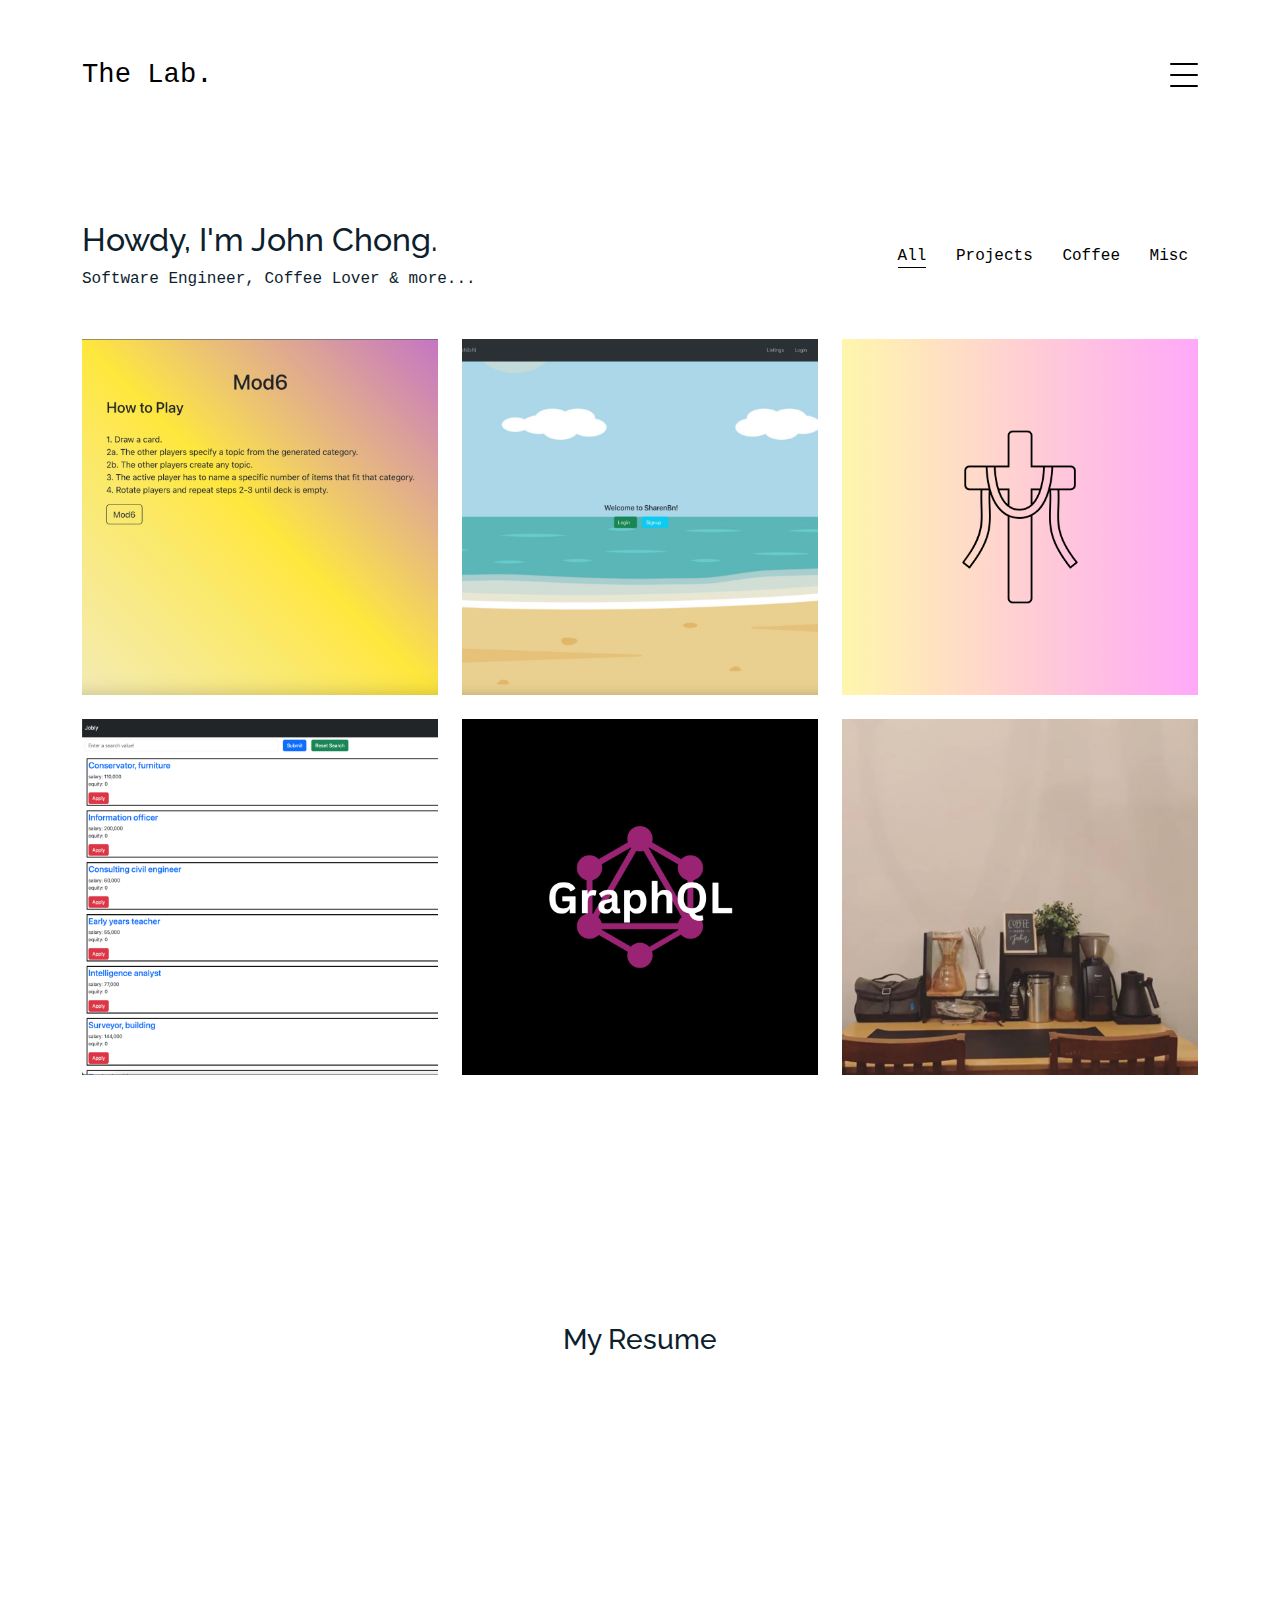
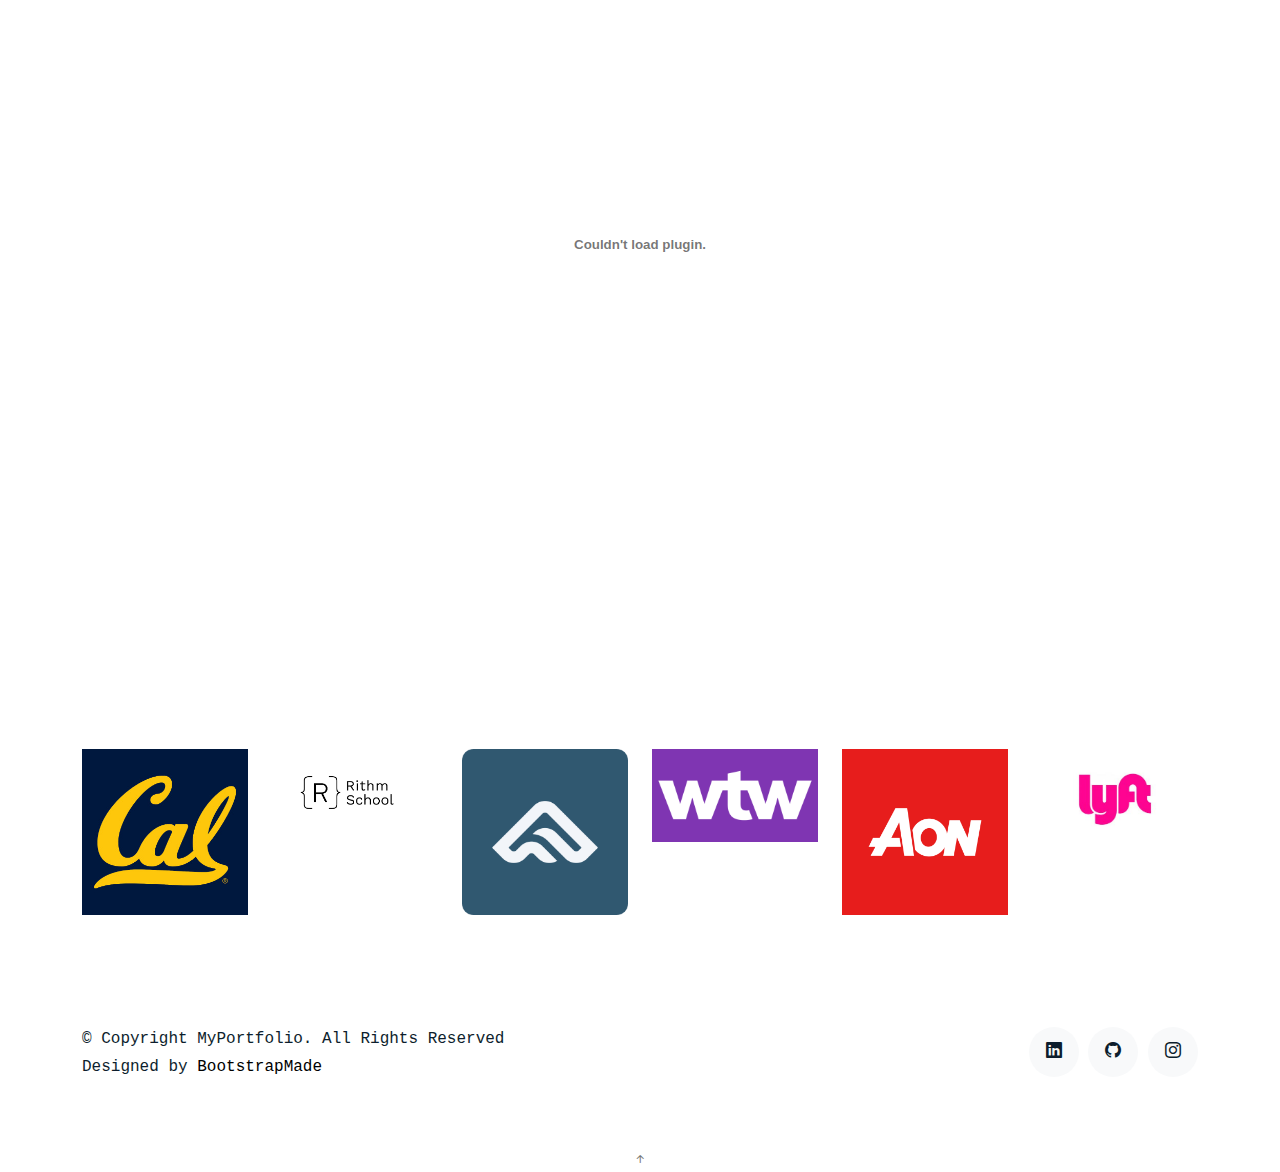
==== commit 97959cc0: "graphql" ====
--- a/index.html
+++ b/index.html
@@ -50,12 +50,6 @@
           </ul>
         </div>
         <div class="col-md-6 d-none d-md-block  mr-auto">
-          <div class="tweet d-flex">
-            <span class="bi bi-twitter text-white mt-2 mr-3"></span>
-            <div>
-              <p><em>Lorem ipsum dolor sit amet consectetur adipisicing elit. Quisquam necessitatibus incidunt ut officiis explicabo inventore. <br> <a href="#">t.co/v82jsk</a></em></p>
-            </div>
-          </div>
         </div>
         <div class="col-md-4 d-none d-md-block">
           <h3>Contact Me</h3>
@@ -94,8 +88,8 @@
             <div id="filters" class="filters">
               <a href="#" data-filter="*" class="active">All</a>
               <a href="#" data-filter=".projects">Projects</a>
-              <a href="#" data-filter=".blog">Blog</a>
               <a href="#" data-filter=".coffee">Coffee</a>
+              <a href="#" data-filter=".misc">Misc</a>
               <!-- <a href="#" data-filter=".photography">Photography</a> -->
             </div>
           </div>
@@ -111,6 +105,24 @@
             </a>
           </div>
           <div class="item projects col-sm-6 col-md-4 col-lg-4 mb-4">
+            <a href="sharenbn.html" class="item-wrap fancybox">
+              <div class="work-info">
+                <h3>ShareNbN</h3>
+                <span>Projects</span>
+              </div>
+              <img class="img-fluid" src="assets/img/sharenbn.png">
+            </a>
+          </div>
+          <div class="item misc col-sm-6 col-md-4 col-lg-4 mb-4">
+            <a href="https://www.twowaystolive.com/" class="item-wrap fancybox">
+              <div class="work-info">
+                <h3>The Christian Gospel</h3>
+                <span>Misc</span>
+              </div>
+              <img class="img-fluid" src="assets/img/cross.png">
+            </a>
+          </div>
+          <div class="item projects col-sm-6 col-md-4 col-lg-4 mb-4">
             <a href="jobly.html" class="item-wrap fancybox">
               <div class="work-info">
                 <h3>Jobly</h3>
@@ -119,31 +131,13 @@
               <img class="img-fluid" src="assets/img/jobly.png">
             </a>
           </div>
-          <div class="item projects col-sm-6 col-md-4 col-lg-4 mb-4">
-            <a href="warbler.html" class="item-wrap fancybox">
-              <div class="work-info">
-                <h3>Warbler</h3>
-                <span>Projects</span>
-              </div>
-              <img class="img-fluid" src="assets/img/warbler.png">
-            </a>
-          </div>
-          <div class="item design col-sm-6 col-md-4 col-lg-4 mb-4">
-            <a href="work-single.html" class="item-wrap fancybox">
-              <div class="work-info">
-                <h3>Nike Shoe</h3>
-                <span>Design</span>
-              </div>
-              <img class="img-fluid" src="assets/img/img_4.jpg">
-            </a>
-          </div>
-          <div class="item photography col-sm-6 col-md-4 col-lg-4 mb-4">
-            <a href="work-single.html" class="item-wrap fancybox">
-              <div class="work-info">
-                <h3>Kitchen Sink</h3>
-                <span>Photography</span>
-              </div>
-              <img class="img-fluid" src="assets/img/img_5.jpg">
+          <div class="item misc col-sm-6 col-md-4 col-lg-4 mb-4">
+            <a href="graphql.html" class="item-wrap fancybox">
+              <div class="work-info">
+                <h3>GraphQL</h3>
+                <span>Misc</span>
+              </div>
+              <img class="img-fluid" src="assets/img/GraphQL.png">
             </a>
           </div>
           <div class="item coffee col-sm-6 col-md-4 col-lg-4 mb-4">
